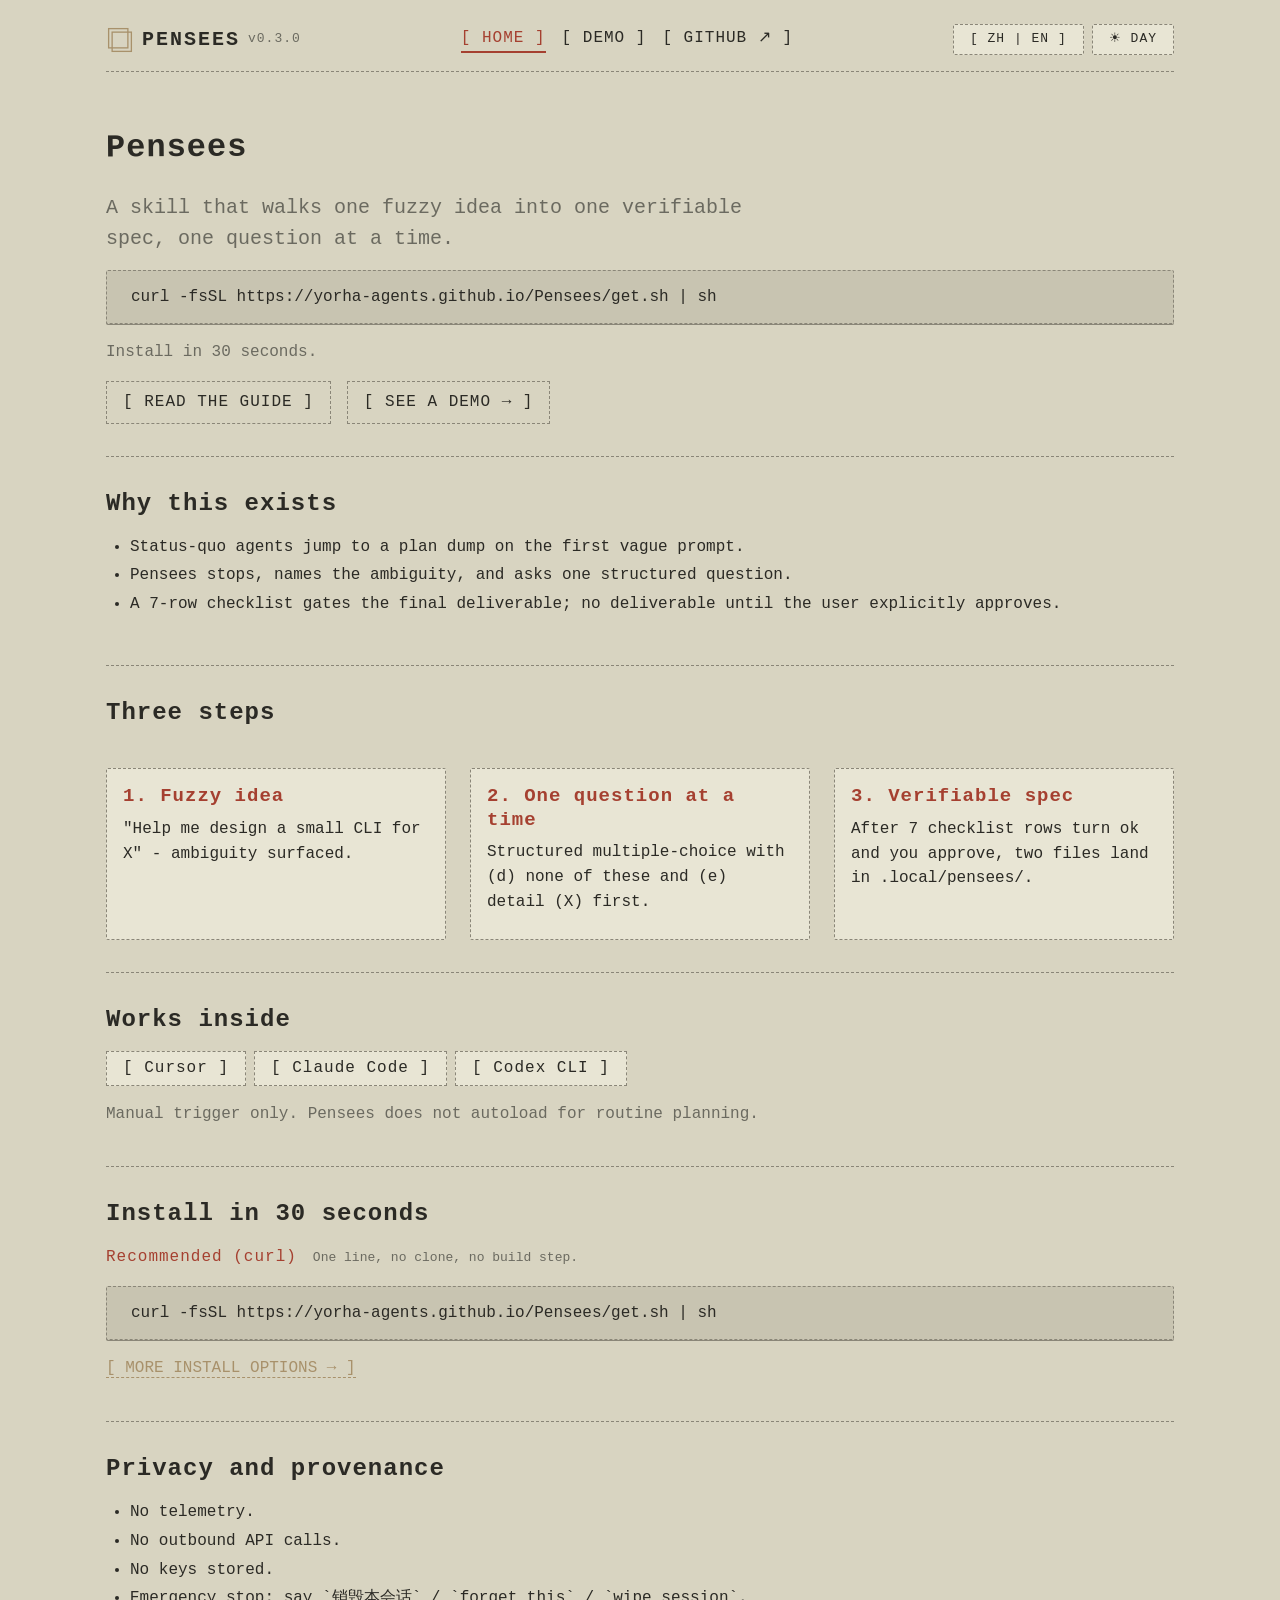
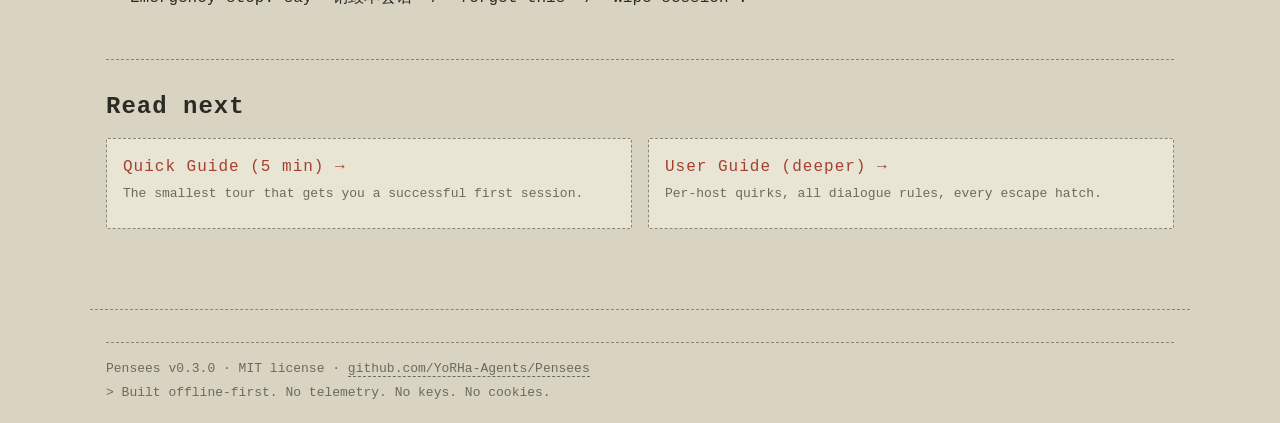
==== site/index.html @ 81f2e149 "feat(site): YoRHa-themed Pages site + GH Actions deploy (Wave 2A) Public landing + demo pages styled" ====
<!DOCTYPE html>
<html lang="en">
<head>
<meta charset="UTF-8" />
<meta name="viewport" content="width=device-width, initial-scale=1.0" />
<title data-i18n="meta.title.index">Pensees - the skill that walks fuzzy ideas into verifiable specs</title>
<meta name="description" data-i18n="meta.tagline" data-i18n-attr="content" content="A skill that walks fuzzy ideas into verifiable specs." />
<script>
  (function () {
    try {
      var saved = localStorage.getItem("pensees.theme");
      var dark  = window.matchMedia && window.matchMedia("(prefers-color-scheme: dark)").matches;
      var theme = saved || (dark ? "night" : "day");
      document.documentElement.setAttribute("data-theme", theme);

      var savedLang = localStorage.getItem("pensees.lang");
      var navLang   = (navigator.language || "en").toLowerCase();
      var lang      = savedLang || (navLang.indexOf("zh") === 0 ? "zh" : "en");
      document.documentElement.lang = (lang === "zh") ? "zh-CN" : "en";
    } catch (e) {
      console.warn("[pensees] no-FOUC bootstrap fell back to defaults:", e);
      document.documentElement.setAttribute("data-theme", "day");
      document.documentElement.lang = "en";
    }
  })();
</script>
<link rel="stylesheet" href="styles.css" />
<script src="i18n.js" defer></script>
<script src="theme.js" defer></script>
</head>
<body>
<a class="skip-link" href="#main" data-i18n="skip.to_main">Skip to main content</a>

<!-- HEADER START -->
<header class="site-header" role="banner">
  <div class="site-header__row">
    <div class="site-header__brand">
      <svg class="yorha-mark" xmlns="http://www.w3.org/2000/svg" viewBox="0 0 32 32" width="32" height="32" role="img" aria-label="YoRHa-style mark"><rect x="3" y="3" width="22" height="22" fill="none" stroke="currentColor" stroke-width="1.5"/><rect x="7" y="7" width="22" height="22" fill="none" stroke="currentColor" stroke-width="1.5"/></svg>
      <span class="site-header__title" data-i18n-skip>PENSEES</span>
      <span class="site-header__version" aria-hidden="true" data-i18n-skip></span>
    </div>
    <nav class="site-nav" aria-label="primary">
      <a href="index.html" class="is-active" data-i18n="nav.home">[ HOME ]</a>
      <a href="demo.html" data-i18n="nav.demo">[ DEMO ]</a>
      <a href="https://github.com/YoRHa-Agents/Pensees" target="_blank" rel="noopener" data-i18n="nav.github">[ GITHUB &#x2197; ]</a>
    </nav>
    <nav class="toggles" data-i18n="nav.toggles_label" data-i18n-attr="aria-label" aria-label="site preferences">
      <button type="button" data-i18n-toggle aria-pressed="false" data-i18n="toggle.lang" data-i18n-attr="aria-label" aria-label="Switch language">[ ZH | EN ]</button>
      <button type="button" data-theme-toggle aria-pressed="false" data-i18n="toggle.theme.day" data-i18n-attr="aria-label" aria-label="Switch theme">&#x2600; DAY</button>
    </nav>
  </div>
  <hr class="ascii-divider" />
</header>
<!-- HEADER END -->

<main id="main">

  <section class="hero">
    <h1 data-i18n="hero.title">Pensees</h1>
    <p class="hero__subtitle" data-i18n="hero.subtitle">A skill that walks one fuzzy idea into one verifiable spec, one question at a time.</p>
    <pre>curl -fsSL https://yorha-agents.github.io/Pensees/get.sh | sh</pre>
    <p class="muted" data-i18n="hero.curl_caption">Install in 30 seconds.</p>
    <div class="hero__cta">
      <a href="https://github.com/YoRHa-Agents/Pensees/blob/main/docs/QUICK_GUIDE.md" target="_blank" rel="noopener" data-i18n="hero.cta_guide">[ READ THE GUIDE ]</a>
      <a href="demo.html" data-i18n="hero.cta_demo">[ SEE A DEMO &#x2192; ]</a>
    </div>
  </section>

  <section class="problem">
    <h2 data-i18n="problem.heading">Why this exists</h2>
    <ul>
      <li data-i18n="problem.item_a">Status-quo agents jump to a plan dump on the first vague prompt.</li>
      <li data-i18n="problem.item_b">Pensees stops, names the ambiguity, and asks one structured question.</li>
      <li data-i18n="problem.item_c">A 7-row checklist gates the final deliverable; no deliverable until the user explicitly approves.</li>
    </ul>
  </section>

  <section class="three-steps three-steps--compact">
    <h2 data-i18n="steps.heading" style="grid-column:1/-1">Three steps</h2>
    <article class="three-steps__step">
      <h3 data-i18n="steps.s1_title">1. Fuzzy idea</h3>
      <p data-i18n="steps.s1_body">"Help me design a small CLI for X" - ambiguity surfaced.</p>
    </article>
    <article class="three-steps__step">
      <h3 data-i18n="steps.s2_title">2. One question at a time</h3>
      <p data-i18n="steps.s2_body">Structured multiple-choice with (d) none of these and (e) detail (X) first.</p>
    </article>
    <article class="three-steps__step">
      <h3 data-i18n="steps.s3_title">3. Verifiable spec</h3>
      <p data-i18n="steps.s3_body">After 7 checklist rows turn ok and you approve, two files land in .local/pensees/.</p>
    </article>
  </section>

  <section class="hosts">
    <h2 data-i18n="hosts.heading">Works inside</h2>
    <div class="hosts__chips">
      <span data-i18n="hosts.cursor">[ Cursor ]</span>
      <span data-i18n="hosts.claude">[ Claude Code ]</span>
      <span data-i18n="hosts.codex">[ Codex CLI ]</span>
    </div>
    <p class="muted" data-i18n="hosts.note">Manual trigger only. Pensees does not autoload for routine planning.</p>
  </section>

  <section class="install install--minimal">
    <h2 data-i18n="install.heading">Install in 30 seconds</h2>
    <div class="install__block">
      <div class="install__block-head">
        <span class="install__block-label" data-i18n="install.primary_label">Recommended (curl)</span>
        <span class="install__block-caption" data-i18n="install.primary_caption">One line, no clone, no build step.</span>
      </div>
      <pre>curl -fsSL https://yorha-agents.github.io/Pensees/get.sh | sh</pre>
    </div>
    <p>
      <a href="demo.html#install" data-i18n="install.more_link">[ MORE INSTALL OPTIONS &#x2192; ]</a>
    </p>
  </section>

  <section class="privacy">
    <h2 data-i18n="privacy.heading">Privacy and provenance</h2>
    <ul>
      <li data-i18n="privacy.item_a">No telemetry.</li>
      <li data-i18n="privacy.item_b">No outbound API calls.</li>
      <li data-i18n="privacy.item_c">No keys stored.</li>
      <li data-i18n="privacy.item_d">Emergency stop: say `&#x9500;&#x6BC1;&#x672C;&#x4F1A;&#x8BDD;` / `forget this` / `wipe session`.</li>
    </ul>
  </section>

  <section class="next">
    <h2 data-i18n="next.heading">Read next</h2>
    <div class="next__cards">
      <article class="next__card">
        <a href="https://github.com/YoRHa-Agents/Pensees/blob/main/docs/QUICK_GUIDE.md" target="_blank" rel="noopener" data-i18n="next.quick_title">Quick Guide (5 min) &#x2192;</a>
        <p class="next__card-caption" data-i18n="next.quick_caption">The smallest tour that gets you a successful first session.</p>
      </article>
      <article class="next__card">
        <a href="https://github.com/YoRHa-Agents/Pensees/blob/main/docs/USER_GUIDE.md" target="_blank" rel="noopener" data-i18n="next.user_title">User Guide (deeper) &#x2192;</a>
        <p class="next__card-caption" data-i18n="next.user_caption">Per-host quirks, all dialogue rules, every escape hatch.</p>
      </article>
    </div>
  </section>

</main>

<!-- FOOTER START -->
<footer class="site-footer" role="contentinfo">
  <hr class="ascii-divider" />
  <p class="site-footer__line" data-i18n-skip>Pensees v0.3.0 &middot; MIT license &middot; <a href="https://github.com/YoRHa-Agents/Pensees" target="_blank" rel="noopener">github.com/YoRHa-Agents/Pensees</a></p>
  <p class="site-footer__line" data-i18n="footer.privacy">&gt; Built offline-first. No telemetry. No keys. No cookies.</p>
</footer>
<!-- FOOTER END -->

</body>
</html>
---- site/styles.css ----
/* site/styles.css — Pensees public site stylesheet.
 *
 * Locked palette + tokens per .local/memory/specs/pensees/v0.3.0-design.md §3.1.
 * Day mode is the default :root declaration; night mode swaps a subset of
 * the same names under [data-theme="night"]. Every visible color goes
 * through a --c-* variable so the day/night flip is a single attribute.
 *
 * Header/footer parity:
 *   The two HTML pages duplicate header + footer markup (no build step,
 *   no template engine — design §2.6). tests/lint-site.sh L-20/L-21 hash
 *   the bytes between <!-- HEADER START --> / <!-- HEADER END --> on each
 *   page and fails if they drift. When you edit the header or footer in
 *   one HTML file, paste the same bytes into the other.
 *
 * AGENTS.md contract reminders:
 *   - palette closure: every #xxxxxx hex below appears as a --c-* value.
 *     If you add a hex elsewhere in this file, lint-site.sh L-32 fails.
 *   - --c-fg-muted contrast against --c-bg is below WCAG AA for normal
 *     text; only use it on >= 18px text (notes, footer minor metadata).
 */

:root {
  /* palette — day */
  --c-bg:           #d8d4c1;
  --c-bg-elevated:  #e8e5d4;
  --c-bg-sunken:    #c8c4b1;
  --c-fg:           #2b2a25;
  --c-fg-muted:     #6b6a60;
  --c-accent-gold:  #a8916b;
  --c-accent-rust:  #a54030;
  --c-rule:         #8a8678;
  --c-overlay:      transparent;
  --c-accent:       var(--c-accent-gold);
  --c-warn:         var(--c-accent-rust);

  /* typography */
  --font-stack: "Courier Prime", "JetBrains Mono", "IBM Plex Mono",
                "Source Han Serif SC", "\5b8b\4f53", "SimSun",
                "Noto Sans Mono CJK SC", monospace;
  --fs-base:   16px;
  --fs-sm:     13px;
  --fs-lg:     20px;
  --fs-h1:     32px;
  --fs-h2:     24px;
  --fs-h3:     19px;
  --lh-body:   1.55;
  --lh-tight:  1.25;

  /* spacing — 8px grid */
  --sp-0:   0;
  --sp-1:   4px;
  --sp-2:   8px;
  --sp-3:  16px;
  --sp-4:  24px;
  --sp-5:  32px;
  --sp-6:  48px;
  --sp-7:  64px;
  --sp-8:  96px;
  --container-max: 1100px;

  /* decorations */
  --border-w:    1px;
  --border-dash: 1px dashed var(--c-rule);
  --radius-sharp: 0;
  --radius-soft:  2px;
  --shadow-flat:  none;
  --shadow-tight: 0 1px 0 var(--c-rule);

  /* runtime values */
  --pensees-version: "v0.3.0";
}

[data-theme="night"] {
  --c-bg:           #2b2a25;
  --c-bg-elevated:  #34332e;
  --c-bg-sunken:    #1f1e1a;
  --c-fg:           #d8d4c1;
  --c-fg-muted:     #8a8678;
  --c-accent-gold:  #c4ad84;
  --c-accent-rust:  #c45a48;
  --c-rule:         #555248;
  --c-overlay:      repeating-linear-gradient(
                      to bottom,
                      transparent 0,
                      transparent 2px,
                      rgba(255, 255, 255, 0.04) 2px,
                      rgba(255, 255, 255, 0.04) 3px);
}

/* ================================================================== */
/*  base reset                                                          */
/* ================================================================== */

* {
  box-sizing: border-box;
}

html, body {
  margin: 0;
  padding: 0;
  background: var(--c-bg);
  color: var(--c-fg);
}

body {
  font-family: var(--font-stack);
  font-size: var(--fs-base);
  line-height: var(--lh-body);
  min-height: 100vh;
  position: relative;
}

body::after {
  content: "";
  position: fixed;
  inset: 0;
  pointer-events: none;
  background: var(--c-overlay);
  z-index: 9999;
}

a {
  color: var(--c-accent-gold);
  text-decoration: none;
  border-bottom: var(--border-w) dashed currentColor;
}

a:hover,
a:focus-visible {
  color: var(--c-accent-rust);
  border-bottom-style: solid;
  outline: none;
}

a:focus-visible {
  outline: var(--border-w) dashed var(--c-accent-rust);
  outline-offset: 2px;
}

button {
  font: inherit;
  color: var(--c-fg);
  background: var(--c-bg-elevated);
  border: 1px dashed var(--c-rule);
  padding: var(--sp-1) var(--sp-3);
  cursor: pointer;
  border-radius: var(--radius-soft);
  letter-spacing: 0.5px;
}

button:hover,
button:focus-visible {
  border-style: solid;
  border-color: var(--c-accent-rust);
  color: var(--c-accent-rust);
  outline: none;
}

pre, code, kbd, samp {
  font-family: var(--font-stack);
}

pre {
  background: var(--c-bg-sunken);
  color: var(--c-fg);
  padding: var(--sp-3) var(--sp-4);
  margin: var(--sp-3) 0;
  overflow-x: auto;
  border: 1px dashed var(--c-rule);
  border-radius: var(--radius-soft);
  font-size: var(--fs-base);
  line-height: var(--lh-tight);
  box-shadow: var(--shadow-tight);
}

code {
  background: var(--c-bg-sunken);
  padding: 0 var(--sp-1);
  border-radius: var(--radius-soft);
  font-size: 0.95em;
}

pre code {
  background: transparent;
  padding: 0;
  border: 0;
}

hr.ascii-divider {
  border: 0;
  border-top: var(--border-dash);
  margin: var(--sp-3) 0;
}

.skip-link {
  position: absolute;
  left: -9999px;
  top: auto;
  width: 1px;
  height: 1px;
  overflow: hidden;
}

.skip-link:focus {
  position: static;
  width: auto;
  height: auto;
  padding: var(--sp-2);
  background: var(--c-accent-rust);
  color: var(--c-bg);
}

/* ================================================================== */
/*  layout: header                                                      */
/* ================================================================== */

.site-header {
  max-width: var(--container-max);
  margin: 0 auto;
  padding: var(--sp-4) var(--sp-3) var(--sp-2);
}

.site-header__row {
  display: flex;
  align-items: center;
  gap: var(--sp-3);
  flex-wrap: wrap;
  justify-content: space-between;
}

.site-header__brand {
  display: flex;
  align-items: center;
  gap: var(--sp-2);
}

.site-header__brand .yorha-mark {
  width: 28px;
  height: 28px;
  color: var(--c-accent-gold);
  display: inline-block;
  flex-shrink: 0;
}

.site-header__title {
  font-size: var(--fs-lg);
  letter-spacing: 2px;
  font-weight: 700;
  margin: 0;
  color: var(--c-fg);
}

.site-header__version {
  font-size: var(--fs-sm);
  color: var(--c-fg-muted);
  letter-spacing: 1px;
}

.site-header__version::before {
  content: var(--pensees-version);
}

.site-nav {
  display: flex;
  gap: var(--sp-3);
  flex-wrap: wrap;
}

.site-nav a {
  color: var(--c-fg);
  border-bottom: 0;
  letter-spacing: 1px;
}

.site-nav a.is-active {
  color: var(--c-accent-rust);
  border-bottom: 2px solid currentColor;
}

.site-nav a:hover,
.site-nav a:focus-visible {
  color: var(--c-accent-rust);
  border-bottom: 2px solid currentColor;
}

.toggles {
  display: flex;
  gap: var(--sp-2);
}

.toggles button {
  font-size: var(--fs-sm);
  letter-spacing: 1px;
}

/* ================================================================== */
/*  layout: main + sections                                             */
/* ================================================================== */

main {
  max-width: var(--container-max);
  margin: 0 auto;
  padding: var(--sp-3);
}

section {
  padding: var(--sp-5) 0;
  border-top: var(--border-dash);
}

section:first-of-type {
  border-top: 0;
  padding-top: var(--sp-3);
}

h1, h2, h3, h4 {
  margin: 0 0 var(--sp-3);
  letter-spacing: 1px;
  line-height: var(--lh-tight);
}

h1 {
  font-size: var(--fs-h1);
  transform: rotate(-0.4deg);
  display: inline-block;
}

h2 {
  font-size: var(--fs-h2);
}

h3 {
  font-size: var(--fs-h3);
}

p {
  margin: var(--sp-2) 0;
}

ul {
  padding-left: var(--sp-4);
}

li {
  margin: var(--sp-1) 0;
}

.muted {
  color: var(--c-fg-muted);
}

blockquote, p.voice {
  border-left: 2px solid var(--c-rule);
  padding-left: var(--sp-3);
  color: var(--c-fg-muted);
  margin: var(--sp-3) 0;
}

blockquote::before, p.voice::before {
  content: "> ";
  color: var(--c-accent-gold);
}

/* ================================================================== */
/*  hero                                                                */
/* ================================================================== */

.hero {
  padding-top: var(--sp-4);
}

.hero__subtitle {
  font-size: var(--fs-lg);
  color: var(--c-fg-muted);
  max-width: 56ch;
}

.hero__cta {
  display: flex;
  gap: var(--sp-3);
  flex-wrap: wrap;
  margin-top: var(--sp-3);
}

.hero__cta a {
  border-bottom: 0;
  color: var(--c-fg);
  padding: var(--sp-2) var(--sp-3);
  border: 1px dashed var(--c-rule);
  letter-spacing: 1px;
}

.hero__cta a:hover,
.hero__cta a:focus-visible {
  border-color: var(--c-accent-rust);
  color: var(--c-accent-rust);
  border-style: solid;
}

/* ================================================================== */
/*  three-steps                                                         */
/* ================================================================== */

.three-steps {
  display: grid;
  grid-template-columns: repeat(3, 1fr);
  gap: var(--sp-4);
}

@media (max-width: 760px) {
  .three-steps {
    grid-template-columns: 1fr;
  }
}

.three-steps__step {
  border: 1px dashed var(--c-rule);
  padding: var(--sp-3);
  background: var(--c-bg-elevated);
  border-radius: var(--radius-soft);
}

.three-steps__step h3 {
  color: var(--c-accent-rust);
  margin-bottom: var(--sp-2);
}

.three-steps--compact .three-steps__step {
  padding: var(--sp-3) var(--sp-3);
}

.three-steps--expanded .three-steps__step {
  padding: var(--sp-4);
}

/* ================================================================== */
/*  hosts chips                                                         */
/* ================================================================== */

.hosts__chips {
  display: flex;
  gap: var(--sp-2);
  flex-wrap: wrap;
  margin: var(--sp-3) 0;
}

.hosts__chips span {
  border: 1px dashed var(--c-rule);
  padding: var(--sp-1) var(--sp-3);
  letter-spacing: 1px;
  background: var(--c-bg-elevated);
}

/* ================================================================== */
/*  install                                                             */
/* ================================================================== */

.install__block {
  margin: var(--sp-3) 0;
}

.install__block-head {
  display: flex;
  gap: var(--sp-3);
  align-items: baseline;
  flex-wrap: wrap;
}

.install__block-label {
  color: var(--c-accent-rust);
  letter-spacing: 1px;
}

.install__block-caption {
  color: var(--c-fg-muted);
  font-size: var(--fs-sm);
}

.install__copy {
  margin: var(--sp-2) 0 0;
}

.install__verify {
  margin-top: var(--sp-2);
  font-size: var(--fs-sm);
  color: var(--c-fg-muted);
}

details.install__alt {
  margin: var(--sp-3) 0;
  border: 1px dashed var(--c-rule);
  padding: var(--sp-2) var(--sp-3);
  background: var(--c-bg-elevated);
  border-radius: var(--radius-soft);
}

details.install__alt summary {
  cursor: pointer;
  letter-spacing: 1px;
}

details.install__alt[open] summary {
  color: var(--c-accent-rust);
  margin-bottom: var(--sp-2);
}

/* ================================================================== */
/*  embedded demo                                                       */
/* ================================================================== */

.embedded-demo {
  margin: var(--sp-4) 0;
}

.embedded-demo figcaption {
  color: var(--c-fg-muted);
  font-size: var(--fs-sm);
  margin-bottom: var(--sp-2);
}

.embedded-demo iframe {
  width: 100%;
  max-width: 1200px;
  height: 720px;
  border: 1px dashed var(--c-rule);
  background: var(--c-bg-elevated);
  border-radius: var(--radius-soft);
  display: block;
}

.embedded-demo-actions {
  margin-top: var(--sp-2);
  font-size: var(--fs-sm);
}

/* ================================================================== */
/*  triggers table                                                      */
/* ================================================================== */

.triggers__table {
  width: 100%;
  border-collapse: collapse;
  margin-top: var(--sp-3);
  font-size: var(--fs-base);
}

.triggers__table th,
.triggers__table td {
  border: 1px dashed var(--c-rule);
  padding: var(--sp-2) var(--sp-3);
  text-align: left;
  vertical-align: top;
}

.triggers__table th {
  background: var(--c-bg-elevated);
  letter-spacing: 1px;
  color: var(--c-accent-rust);
}

/* ================================================================== */
/*  next-cards                                                          */
/* ================================================================== */

.next__cards {
  display: grid;
  grid-template-columns: 1fr 1fr;
  gap: var(--sp-3);
}

@media (max-width: 760px) {
  .next__cards {
    grid-template-columns: 1fr;
  }
}

.next__card {
  border: 1px dashed var(--c-rule);
  padding: var(--sp-3);
  background: var(--c-bg-elevated);
  border-radius: var(--radius-soft);
}

.next__card a {
  color: var(--c-accent-rust);
  letter-spacing: 1px;
  border-bottom: 0;
}

.next__card-caption {
  color: var(--c-fg-muted);
  font-size: var(--fs-sm);
  margin-top: var(--sp-1);
}

/* ================================================================== */
/*  footer                                                              */
/* ================================================================== */

.site-footer {
  max-width: var(--container-max);
  margin: var(--sp-5) auto 0;
  padding: var(--sp-3);
  border-top: var(--border-dash);
  font-size: var(--fs-sm);
  color: var(--c-fg-muted);
}

.site-footer__line {
  margin: var(--sp-1) 0;
}

.site-footer a {
  color: var(--c-fg-muted);
  border-bottom-style: dashed;
}

.site-footer a:hover,
.site-footer a:focus-visible {
  color: var(--c-accent-rust);
}
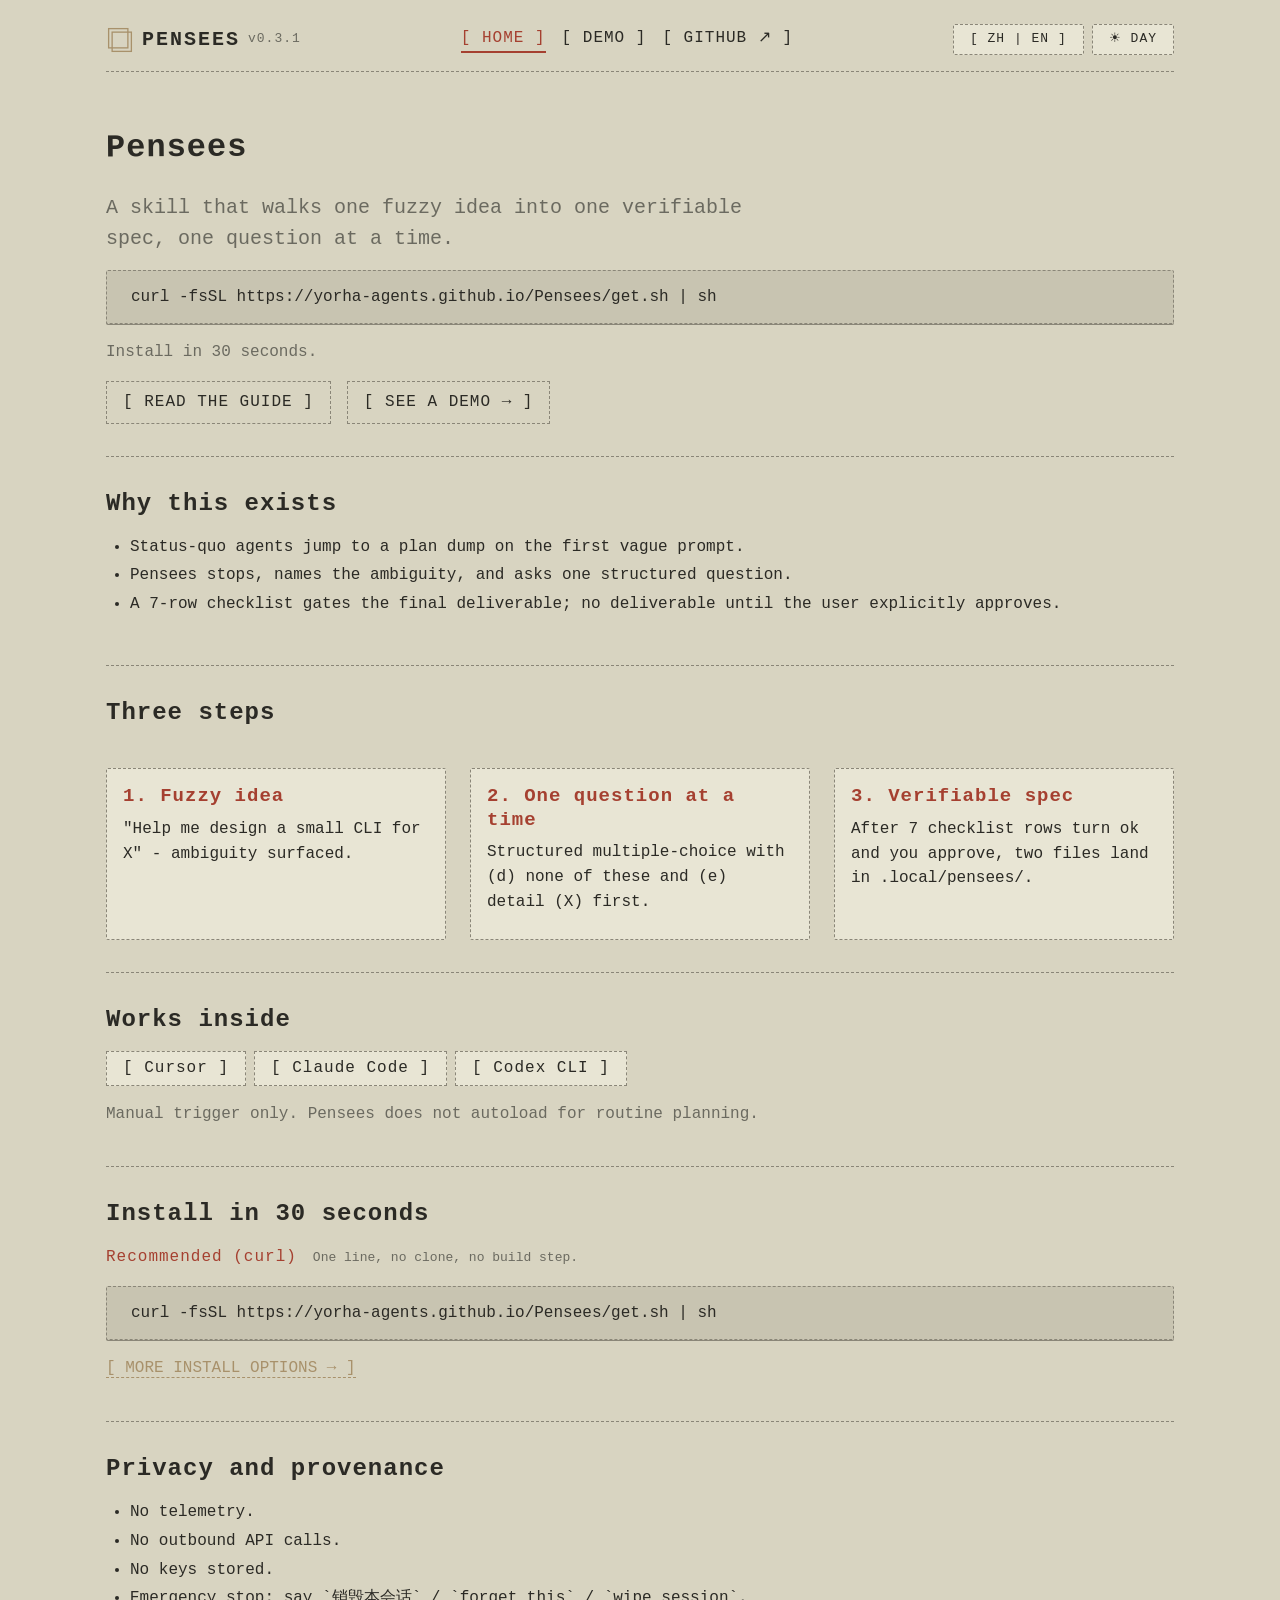
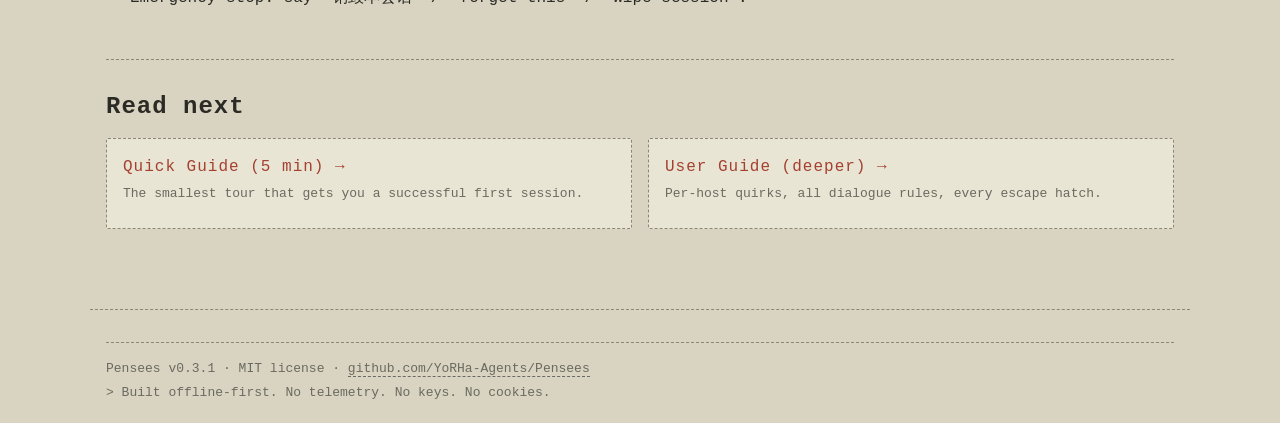
==== commit 79899d11: "chore(release): harden repo safety for v0.3.1 Expand .gitignore to cover the multi-agent / multi-IDE" ====
--- a/site/index.html
+++ b/site/index.html
@@ -144,7 +144,7 @@
 <!-- FOOTER START -->
 <footer class="site-footer" role="contentinfo">
   <hr class="ascii-divider" />
-  <p class="site-footer__line" data-i18n-skip>Pensees v0.3.0 &middot; MIT license &middot; <a href="https://github.com/YoRHa-Agents/Pensees" target="_blank" rel="noopener">github.com/YoRHa-Agents/Pensees</a></p>
+  <p class="site-footer__line" data-i18n-skip>Pensees v0.3.1 &middot; MIT license &middot; <a href="https://github.com/YoRHa-Agents/Pensees" target="_blank" rel="noopener">github.com/YoRHa-Agents/Pensees</a></p>
   <p class="site-footer__line" data-i18n="footer.privacy">&gt; Built offline-first. No telemetry. No keys. No cookies.</p>
 </footer>
 <!-- FOOTER END -->
--- a/site/styles.css
+++ b/site/styles.css
@@ -67,7 +67,7 @@
   --shadow-tight: 0 1px 0 var(--c-rule);
 
   /* runtime values */
-  --pensees-version: "v0.3.0";
+  --pensees-version: "v0.3.1";
 }
 
 [data-theme="night"] {
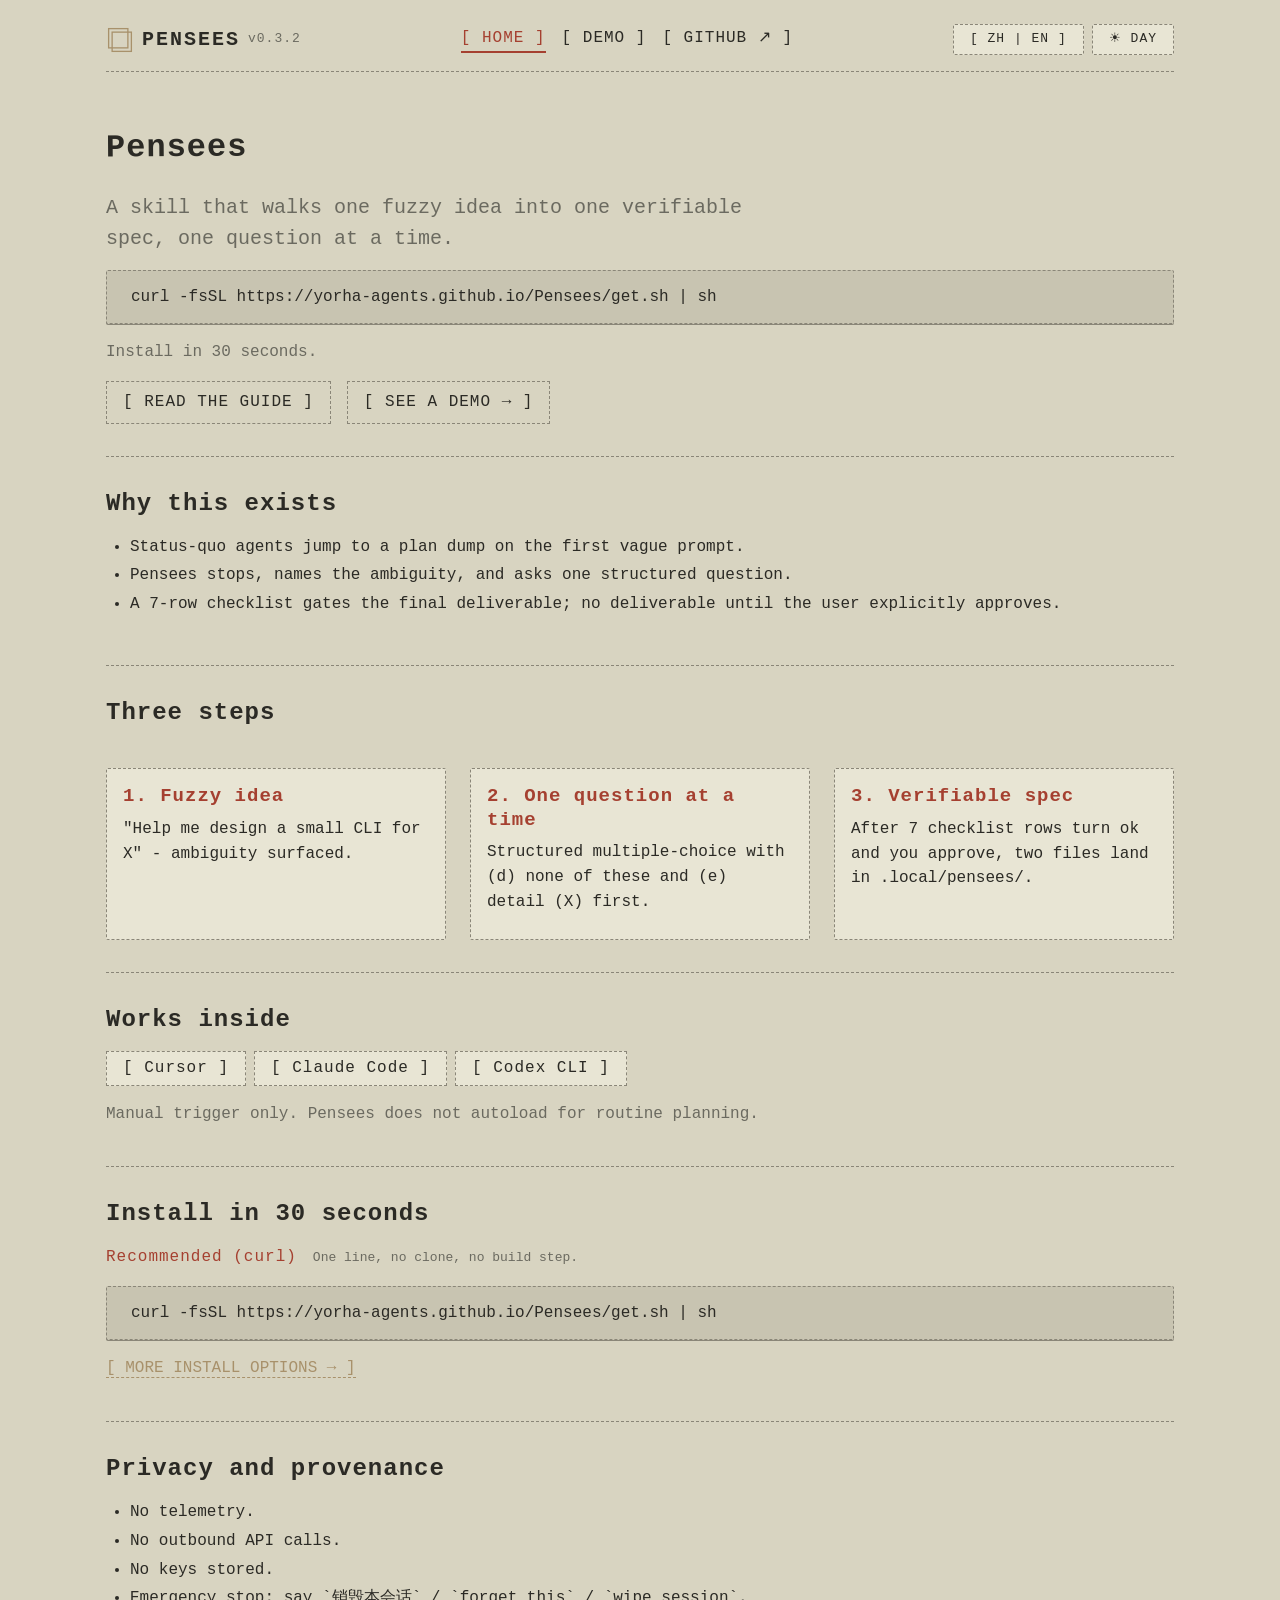
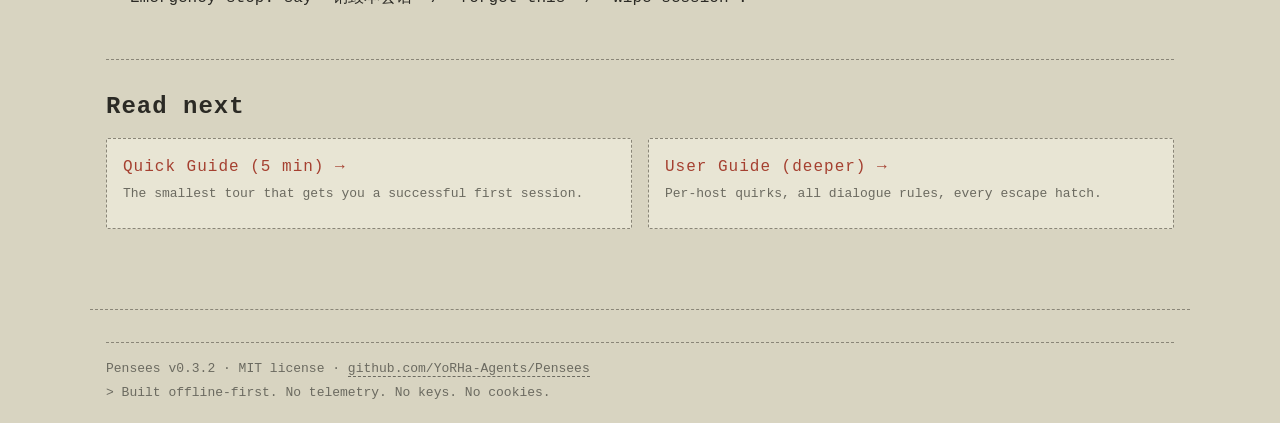
==== commit 72fa3743: "feat(v0.3.2): add intermediate-result analysis lite layer Ships the v0.3.2 dual-layer mid-result ana" ====
--- a/site/index.html
+++ b/site/index.html
@@ -144,7 +144,7 @@
 <!-- FOOTER START -->
 <footer class="site-footer" role="contentinfo">
   <hr class="ascii-divider" />
-  <p class="site-footer__line" data-i18n-skip>Pensees v0.3.1 &middot; MIT license &middot; <a href="https://github.com/YoRHa-Agents/Pensees" target="_blank" rel="noopener">github.com/YoRHa-Agents/Pensees</a></p>
+  <p class="site-footer__line" data-i18n-skip>Pensees v0.3.2 &middot; MIT license &middot; <a href="https://github.com/YoRHa-Agents/Pensees" target="_blank" rel="noopener">github.com/YoRHa-Agents/Pensees</a></p>
   <p class="site-footer__line" data-i18n="footer.privacy">&gt; Built offline-first. No telemetry. No keys. No cookies.</p>
 </footer>
 <!-- FOOTER END -->
--- a/site/styles.css
+++ b/site/styles.css
@@ -67,7 +67,7 @@
   --shadow-tight: 0 1px 0 var(--c-rule);
 
   /* runtime values */
-  --pensees-version: "v0.3.1";
+  --pensees-version: "v0.3.2";
 }
 
 [data-theme="night"] {
